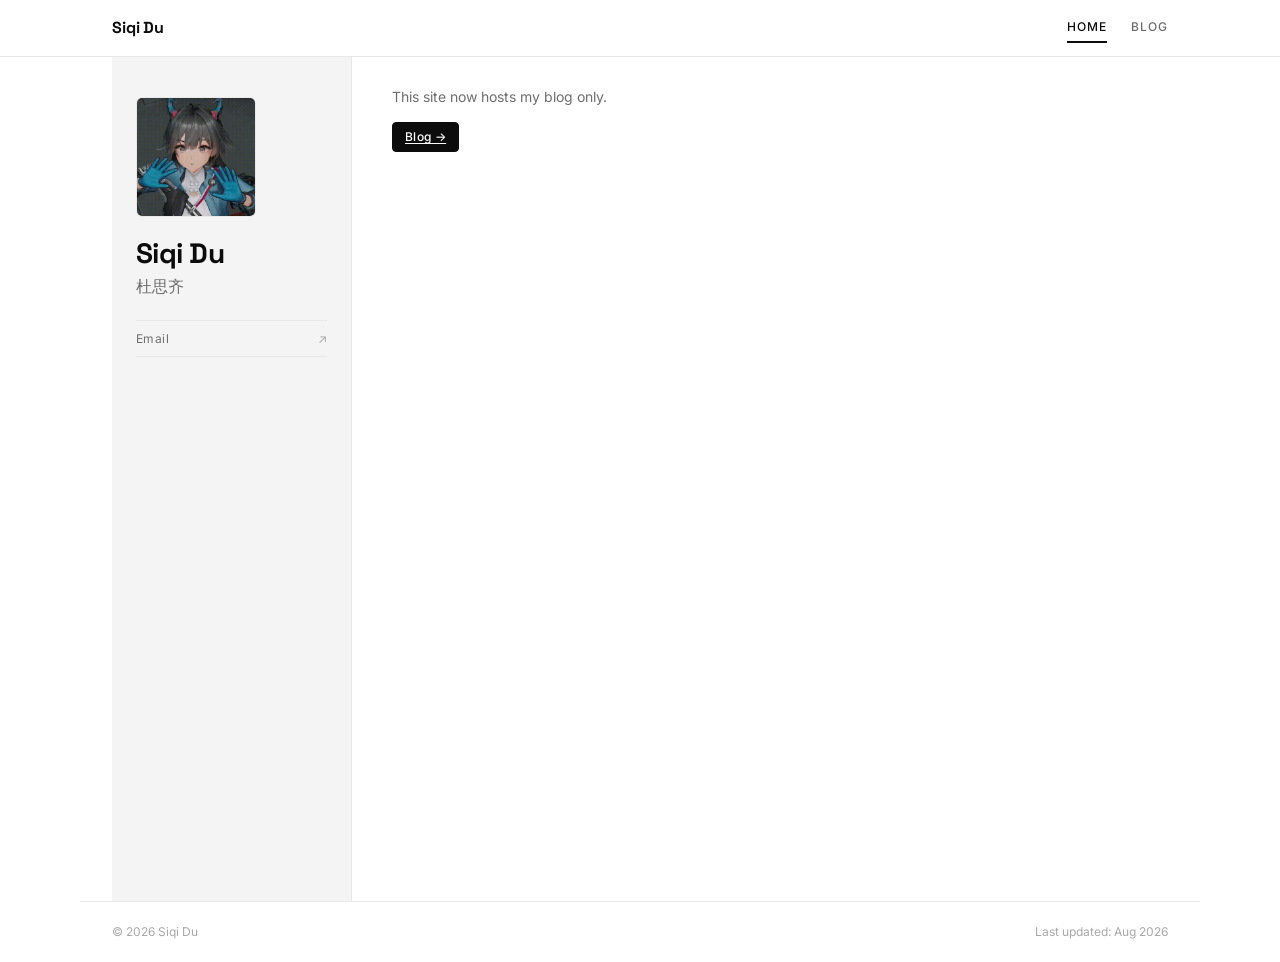
==== index.html @ 642764d9 "Blog-only site" ====
<!DOCTYPE html>
<html lang="en">
<head>
<meta charset="UTF-8">
<meta name="viewport" content="width=device-width, initial-scale=1.0">
<title>Siqi Du (杜思齐)</title>
<meta name="description" content="Personal site of Siqi Du (杜思齐). This site hosts my blog only.">
<link rel="canonical" href="https://fourier7754.github.io/siqi_du/">
<meta property="og:type" content="website">
<meta property="og:site_name" content="Siqi Du">
<meta property="og:title" content="Siqi Du (杜思齐)">
<meta property="og:description" content="Personal site of Siqi Du (杜思齐). This site hosts my blog only.">
<meta property="og:url" content="https://fourier7754.github.io/siqi_du/">
<meta property="og:image" content="https://fourier7754.github.io/siqi_du/images/avatar.gif">
<meta name="twitter:card" content="summary">
<script type="application/ld+json">
{
  "@context": "https://schema.org",
  "@type": "Person",
  "name": "Siqi Du",
  "alternateName": "杜思齐",
  "url": "https://fourier7754.github.io/siqi_du/",
  "image": "https://fourier7754.github.io/siqi_du/images/avatar.gif",
  "email": "mailto:siqi.du1014@outlook.com"
}
</script>
<meta name="google-site-verification" content="fQZQD0EwLaSOrp3EbALt2rjxHEY9pUvWuh1fS96xgNk">
<meta name="msvalidate.01" content="56D1B3DBCF345410DA9431AFE01788E7">
<link rel="icon" href="images/favicon.ico" sizes="any">
<link rel="icon" type="image/png" sizes="32x32" href="images/favicon-32x32.png">
<link rel="icon" type="image/png" sizes="16x16" href="images/favicon-16x16.png">
<link rel="apple-touch-icon" href="images/apple-touch-icon.png">
<link rel="manifest" href="images/site.webmanifest">
<link rel="preconnect" href="https://fonts.googleapis.com">
<link rel="preconnect" href="https://fonts.gstatic.com" crossorigin>
<link href="https://fonts.googleapis.com/css2?family=Inter:wght@400;500;600&family=Space+Grotesk:wght@500;700&display=swap" rel="stylesheet">
<link rel="stylesheet" href="assets/css/main.css?v=20260801b">
<script src="assets/js/main.js" defer></script>
</head>
<body>

<header class="masthead">
  <div class="masthead-inner">
    <a class="masthead-logo" href="index.html">Siqi Du</a>
    <nav class="nav">
      <a href="index.html" class="active">Home</a>
      <a href="blog/index.html">Blog</a>
    </nav>
  </div>
</header>

<div class="layout">

  <aside class="sidebar">
    <img class="sidebar-avatar" src="images/avatar.gif" alt="Siqi Du">
    <div>
      <div class="sidebar-name">Siqi Du</div>
      <div class="sidebar-name-cn">杜思齐</div>
    </div>
    <ul class="sidebar-links">
      <li><a href="mailto:siqi.du1014@outlook.com">Email</a></li>
    </ul>
  </aside>

  <main class="content">

    <section class="section">
      <div class="prose">
        <p>This site now hosts my blog only.</p>
        <p><a class="btn primary" href="blog/index.html">Blog →</a></p>
      </div>
    </section>

  </main>
</div>

<footer class="footer">
  <span>© 2026 Siqi Du</span>
  <span>Last updated: Aug 2026</span>
</footer>

</body>
</html>
---- assets/css/main.css ----
/* ============================================================
   Siqi Du Homepage — S12 × L01 · Flat Design System
   两档圆角：6px（卡片/容器/头像） 4px（徽章/按钮）
   四档字号：28 / 16 / 14 / 12
   三级灰文字 + 黑色强调，无彩色
   ============================================================ */

:root{
  --bg:#ffffff;
  --surface:#ffffff;
  --surface2:#f4f4f4;
  --text:#0c0c0c;
  --muted:#6e6e6e;
  --faint:#a8a8a8;
  --border:#e8e8e8;
  --hairline:#efefef;
  --accent:#0c0c0c;
  --on-accent:#ffffff;

  --fs-title:28px;
  --fs-head:16px;
  --fs-body:14px;
  --fs-meta:12px;

  --radius:6px;
  --radius-sm:4px;

  --fh:'Space Grotesk',-apple-system,BlinkMacSystemFont,'Segoe UI',sans-serif;
  --fb:'Inter',-apple-system,BlinkMacSystemFont,'Segoe UI','PingFang SC','Microsoft YaHei',sans-serif;

  --shell:1120px;
  --sidebar:240px;
  --gutter:32px;
}

*{margin:0;padding:0;box-sizing:border-box;}

html{-webkit-text-size-adjust:100%;}

body{
  background:var(--bg);
  color:var(--text);
  font-family:var(--fb);
  font-size:var(--fs-body);
  line-height:1.65;
  animation:page-in .3s ease-out;
}
body.page-leave{opacity:0;transition:opacity .18s ease;}
@keyframes page-in{from{opacity:0;transform:translateY(6px)}to{opacity:1;transform:none}}
@media (prefers-reduced-motion:reduce){
  body{animation:none;}
  body.page-leave{transition:none;}
}

a{color:var(--text);text-decoration:none;}
a:hover{text-decoration:underline;}
img{max-width:100%;display:block;}

/* 长英文单词/URL 防溢出（窄屏关键） */
.prose,.paper-title,.paper-abstract,.paper-venue,.news-text,.entry-title,.entry-desc,.post-body,.post-list{overflow-wrap:break-word;}

/* ---------- 布局骨架 ---------- */
.shell{max-width:var(--shell);margin:0 auto;padding:0 var(--gutter);}

.masthead{border-bottom:1px solid var(--border);background:var(--bg);}
.masthead-inner{
  max-width:var(--shell);margin:0 auto;padding:0 var(--gutter);
  height:56px;display:flex;align-items:center;justify-content:space-between;
}
.masthead-logo{font-family:var(--fh);font-weight:700;font-size:var(--fs-head);letter-spacing:-.01em;}
.masthead-logo:hover{text-decoration:none;}
.nav{display:flex;gap:24px;}
.nav a{
  font-size:var(--fs-meta);font-weight:500;letter-spacing:.08em;text-transform:uppercase;
  color:var(--muted);padding:4px 0;border-bottom:2px solid transparent;
}
.nav a:hover{color:var(--text);text-decoration:none;}
.nav a.active{color:var(--text);border-bottom-color:var(--text);}
.nav a.nav-cv{color:var(--faint);cursor:default;pointer-events:none;}

.layout{
  max-width:var(--shell);margin:0 auto;padding:0 var(--gutter);
  display:grid;grid-template-columns:var(--sidebar) 1fr;min-height:calc(100vh - 56px);
}

/* ---------- 侧边栏 ---------- */
.sidebar{
  background:var(--surface2);
  border-right:1px solid var(--border);
  padding:40px 24px;
}
.sidebar-avatar{
  width:120px;height:120px;object-fit:cover;
  border-radius:var(--radius);border:1px solid var(--border);
}
.sidebar-name{
  font-family:var(--fh);font-weight:700;font-size:var(--fs-title);
  letter-spacing:-.02em;line-height:1.15;margin-top:20px;
}
.sidebar-name-cn{font-size:var(--fs-head);font-weight:500;color:var(--muted);margin-top:4px;}
.sidebar-role{font-size:var(--fs-body);color:var(--muted);margin-top:12px;}
.sidebar-links{list-style:none;margin-top:20px;border-top:1px solid var(--border);}
.sidebar-links li{border-bottom:1px solid var(--border);}
.sidebar-links a{
  display:flex;justify-content:space-between;align-items:center;
  padding:8px 0;font-size:var(--fs-meta);color:var(--muted);letter-spacing:.04em;
}
.sidebar-links a:hover{color:var(--text);text-decoration:none;}
.sidebar-links a::after{content:"↗";color:var(--faint);font-size:var(--fs-meta);}

/* ---------- 正文区 ---------- */
.content{padding:28px 0 48px 40px;min-width:0;}
.page-title{
  font-family:var(--fh);font-weight:700;font-size:var(--fs-title);
  letter-spacing:-.02em;line-height:1.2;margin-bottom:32px;
}
.section{margin-bottom:32px;}
.section:last-child{margin-bottom:0;}
.section-title{
  font-family:var(--fh);font-weight:700;font-size:var(--fs-head);
  padding-bottom:8px;border-bottom:1px solid var(--text);margin-bottom:20px;
}
.prose{color:var(--muted);font-size:var(--fs-body);}
.prose p{margin-bottom:14px;}
.prose p:last-child{margin-bottom:0;}
.prose strong{color:var(--text);}
.prose a{text-decoration:underline;text-underline-offset:2px;}

/* 大段文本两端对齐（最后一行仍左对齐；post-body 只作用于段落与列表项，避免标题/代码块继承） */
.paper-abstract,.prose,.post-excerpt,.post-body p,.post-body li{text-align:justify;}

/* 研究兴趣 */
.interests{list-style:none;display:grid;grid-template-columns:1fr 1fr;gap:12px;}
.interests li{border:1px solid var(--border);border-radius:var(--radius);padding:14px 16px;}
.interests .int-name{font-family:var(--fh);font-weight:700;font-size:var(--fs-body);}
.interests .int-desc{font-size:var(--fs-meta);color:var(--muted);margin-top:4px;line-height:1.55;}

/* ---------- 论文卡片 ---------- */
.paper{
  display:grid;grid-template-columns:200px 1fr;gap:20px;
  border:1px solid var(--border);border-radius:var(--radius);
  padding:16px;margin-bottom:16px;position:relative;
}
.paper:last-child{margin-bottom:0;}
.paper-img{border-radius:var(--radius);border:1px solid var(--hairline);overflow:hidden;align-self:start;background:var(--surface2);}
.paper-img img{width:100%;height:auto;}
.paper-badge{
  display:inline-block;background:var(--accent);color:var(--on-accent);
  font-size:var(--fs-meta);font-weight:600;letter-spacing:.05em;
  padding:2px 8px;border-radius:var(--radius-sm);margin-bottom:8px;
}
.paper-title{font-family:var(--fh);font-weight:700;font-size:var(--fs-head);line-height:1.4;}
.paper-authors{font-size:var(--fs-meta);color:var(--faint);margin-top:6px;}
.paper-authors strong{color:var(--muted);font-weight:600;}
.paper-venue{font-size:var(--fs-meta);color:var(--muted);font-style:italic;margin-top:2px;}
.paper-abstract{font-size:var(--fs-body);color:var(--muted);margin-top:10px;line-height:1.65;}
.paper-links{margin-top:12px;display:flex;gap:8px;flex-wrap:wrap;}
.btn{
  display:inline-block;font-size:var(--fs-meta);font-weight:500;letter-spacing:.03em;
  padding:4px 12px;border:1px solid var(--border);border-radius:var(--radius-sm);
  color:var(--text);background:var(--surface);
}
.btn:hover{text-decoration:none;border-color:var(--text);}
.btn.primary{background:var(--accent);color:var(--on-accent);border-color:var(--accent);}
.more-link{display:inline-block;margin-top:10px;font-size:var(--fs-meta);color:var(--muted);}
.more-link:hover{color:var(--text);}

/* ---------- News / 条目列表 ---------- */
.news{list-style:none;}
.news li{
  display:grid;grid-template-columns:72px 1fr;gap:16px;
  padding:10px 0;border-bottom:1px solid var(--hairline);
}
.news li:last-child{border-bottom:none;}
.news-date{font-size:var(--fs-meta);color:var(--faint);font-variant-numeric:tabular-nums;}
.news-text{font-size:var(--fs-body);color:var(--muted);}
.news-text a{color:var(--text);}

/* 通用条目（教育 / 获奖 / 会议 / 教学） */
.entry{
  display:grid;grid-template-columns:120px 1fr;gap:16px;
  padding:16px 0;border-bottom:1px solid var(--hairline);
}
.entry:last-child{border-bottom:none;}
.entry-date{font-size:var(--fs-meta);color:var(--faint);font-variant-numeric:tabular-nums;padding-top:2px;}
.entry-title{font-family:var(--fh);font-weight:700;font-size:var(--fs-head);line-height:1.4;}
.entry-title .entry-sub{font-weight:500;color:var(--muted);}
.entry-desc{font-size:var(--fs-body);color:var(--muted);margin-top:4px;}
.entry-meta{font-size:var(--fs-meta);color:var(--faint);margin-top:2px;}
.entry.major .entry-title{color:var(--text);}
.entry.major .entry-title::after{
  content:"★";font-size:var(--fs-meta);color:var(--text);margin-left:6px;vertical-align:2px;
}

/* ---------- 博客 ---------- */
.post-list{list-style:none;}
.post-list li{border-bottom:1px solid var(--border);padding:24px 0;}
.post-list li:first-child{padding-top:8px;}
.post-list li:last-child{border-bottom:none;}
.post-list .post-title{font-family:var(--fh);font-weight:700;font-size:var(--fs-head);}
.post-list .post-title:hover{text-decoration:underline;}
.post-list .post-meta{font-size:var(--fs-meta);color:var(--faint);margin-top:4px;}
.post-list .post-excerpt{font-size:var(--fs-body);color:var(--muted);margin-top:6px;}

.post-body{color:var(--muted);font-size:var(--fs-body);line-height:1.75;}
.post-body h1,.post-body h2,.post-body h3{
  font-family:var(--fh);color:var(--text);font-size:var(--fs-head);
  margin:24px 0 10px;
}
.post-body p{margin-bottom:14px;}
.post-body pre{
  position:relative;
  background:var(--surface2);border:1px solid var(--border);border-radius:var(--radius);
  padding:14px 16px;overflow-x:auto;font-size:var(--fs-meta);margin-bottom:14px;
}
.post-body code{font-family:'SF Mono',Menlo,Consolas,monospace;font-size:.92em;}

/* highlight.js 主题（GitHub Light 风格；代码高亮是全站黑白灰规则的唯一例外） */
.post-body pre code{color:#24292f;background:none;padding:0;}
.hljs-comment,.hljs-quote{color:#6a737d;font-style:italic;}
.hljs-keyword,.hljs-selector-tag,.hljs-built_in,.hljs-tag{color:#d73a49;}
.hljs-string,.hljs-attr,.hljs-attribute,.hljs-regexp,.hljs-addition,.hljs-meta .hljs-string{color:#032f62;}
.hljs-number,.hljs-literal,.hljs-symbol,.hljs-bullet{color:#005cc5;}
.hljs-title,.hljs-title.function_,.hljs-name,.hljs-section,.hljs-selector-class,.hljs-selector-id{color:#6f42c1;}
.hljs-title.class_,.hljs-type{color:#d73a49;}
.hljs-variable,.hljs-template-variable{color:#e36209;}
.hljs-deletion{color:#b31d28;}
.hljs-meta{color:#005cc5;}
.hljs-emphasis{font-style:italic;}
.hljs-strong{font-weight:600;}

/* 代码块复制按钮 */
.copy-btn{
  position:absolute;top:8px;right:8px;
  font-family:var(--fb);font-size:var(--fs-meta);line-height:1.4;
  padding:2px 8px;border:1px solid var(--border);border-radius:var(--radius-sm);
  background:var(--bg);color:var(--muted);cursor:pointer;
}
.copy-btn:hover{color:var(--text);border-color:var(--faint);}
.copy-btn.copied{color:var(--text);border-color:var(--text);}
.post-body ul,.post-body ol{margin:0 0 14px 20px;}
.post-body table{border-collapse:separate;border-spacing:0;margin:0 auto 18px;font-size:var(--fs-body);border:1px solid #cfcfcf;border-radius:var(--radius);}
.post-body caption{caption-side:top;text-align:left;font-size:var(--fs-meta);color:var(--faint);padding-bottom:6px;}
.post-body th,.post-body td{padding:8px 16px;text-align:left;border-bottom:1px solid var(--border);font-variant-numeric:tabular-nums;white-space:nowrap;}
.post-body table.wrap th,.post-body table.wrap td{white-space:normal;}
.post-body th{color:var(--text);font-weight:600;background:var(--surface2);border-bottom:1px solid var(--faint);}
.post-body td{color:var(--muted);}
.post-body tr:last-child td{border-bottom:none;}
.post-body a{text-decoration:underline;text-underline-offset:2px;}
.post-body img{border-radius:var(--radius);border:1px solid var(--border);}
.post-tldr{
  background:var(--surface2);border:1px solid var(--border);border-radius:var(--radius);
  padding:14px 16px;margin-bottom:18px;
}
.post-tldr-label{font-size:var(--fs-meta);font-weight:600;color:var(--text);letter-spacing:.04em;margin-bottom:6px;}
.post-tldr p{margin-bottom:0;}
.post-back{display:inline-block;margin-bottom:24px;font-size:var(--fs-meta);color:var(--muted);}
.post-back:hover{color:var(--text);}

/* 博客专用侧边栏（博客页不放个人信息，改放分类/tag 导航） */
.blog-side-title{font-family:var(--fh);font-weight:700;font-size:var(--fs-title);letter-spacing:-.02em;line-height:1.15;}
.blog-side-title a{color:var(--text);}
.blog-side-title a:hover{text-decoration:underline;}
.blog-side-section{margin-top:28px;}
.blog-side-label{
  font-size:var(--fs-meta);color:var(--faint);
  letter-spacing:.08em;text-transform:uppercase;margin-bottom:8px;
}
.blog-side-cats{display:flex;flex-direction:column;}
.blog-side-cat{
  display:flex;justify-content:space-between;align-items:baseline;
  padding:8px 0;border:none;border-bottom:1px solid var(--border);
  background:none;cursor:pointer;font-family:var(--fb);text-align:left;
  font-size:var(--fs-body);color:var(--muted);
}
.blog-side-cat:last-child{border-bottom:none;}
.blog-side-cat:hover{color:var(--text);text-decoration:none;}
.blog-side-cat.active{color:var(--text);font-weight:600;}
.blog-side-cat .count{font-size:var(--fs-meta);color:var(--faint);font-weight:400;}
.blog-side-tags{display:flex;flex-wrap:wrap;gap:6px 14px;}
.blog-side-top{display:flex;flex-direction:column;}
.blog-side-top a{
  display:flex;justify-content:space-between;align-items:baseline;gap:10px;
  padding:8px 0;border-bottom:1px solid var(--border);
  font-size:var(--fs-body);color:var(--muted);
}
.blog-side-top a:last-child{border-bottom:none;}
.blog-side-top a:hover{color:var(--text);text-decoration:none;}
.blog-side-top .count{font-size:var(--fs-meta);color:var(--faint);flex-shrink:0;}

/* tag 文字链（过滤/列表 meta/文章页文末共用） */
.tag-chip{
  display:inline;font-family:var(--fb);font-size:var(--fs-meta);
  padding:0;cursor:pointer;border:none;background:none;
  color:var(--muted);
}
.tag-chip:hover{color:var(--text);text-decoration:underline;text-underline-offset:3px;}
.tag-chip.active{color:var(--text);font-weight:600;text-decoration:underline;text-underline-offset:3px;}

/* 列表项 meta 与空态 */
.post-list .post-cat{color:var(--faint);}
.post-list .post-cat:hover{color:var(--text);}
.post-empty{font-size:var(--fs-body);color:var(--muted);}

/* 文章页文末：短分隔线（不通栏）+ 分类/tag */
.post-end{margin-top:40px;}
.post-end-sep{width:48px;border-top:1px solid var(--border);}
.post-taxonomy{display:flex;flex-wrap:wrap;gap:10px;align-items:center;margin-top:14px;}
.cat-badge{
  display:inline-block;background:var(--accent);color:var(--on-accent);
  font-size:var(--fs-meta);font-weight:600;letter-spacing:.05em;
  padding:2px 8px;border-radius:var(--radius-sm);
}
.cat-badge:hover{text-decoration:none;}

/* ---------- 页脚 ---------- */
.footer{
  border-top:1px solid var(--border);
  padding:20px var(--gutter);max-width:var(--shell);margin:0 auto;
  font-size:var(--fs-meta);color:var(--faint);
  display:flex;justify-content:space-between;
}

/* ---------- 响应式 ---------- */
/* 平板（竖屏 iPad ~ 小笔电）：收窄侧边栏与间距，保持双栏 */
@media (max-width:1100px){
  :root{--gutter:24px;--sidebar:200px;}
  .content{padding:28px 0 48px 28px;}
  .nav{gap:16px;}
  .sidebar{padding:32px 20px;}
}

/* 手机：侧边栏折叠为顶部横排卡片，全部单列 */
@media (max-width:768px){
  :root{--gutter:20px;}
  .layout{grid-template-columns:1fr;}
  .sidebar{
    border-right:none;border-bottom:1px solid var(--border);
    padding:24px 20px;display:flex;flex-wrap:wrap;gap:16px;align-items:center;
  }
  .sidebar-avatar{width:72px;height:72px;}
  .sidebar-name{font-size:var(--fs-head);margin-top:0;}
  .sidebar-name-cn{font-size:var(--fs-body);margin-top:2px;}
  .sidebar-role{margin-top:4px;}
  .sidebar-links{flex:1 1 100%;margin-top:8px;}
  .content{padding:32px 0;}
  .masthead-inner{height:auto;padding:12px var(--gutter);flex-wrap:wrap;gap:8px;}
  .nav{gap:14px;flex-wrap:wrap;}
  .paper{grid-template-columns:1fr;}
  .paper-img{max-width:320px;}
  .interests{grid-template-columns:1fr;}
  .entry{grid-template-columns:1fr;gap:4px;}
  .blog-sidebar{flex-direction:column;align-items:stretch;}
  .blog-side-nav{width:100%;}
  .blog-side-section{margin-top:20px;}
}
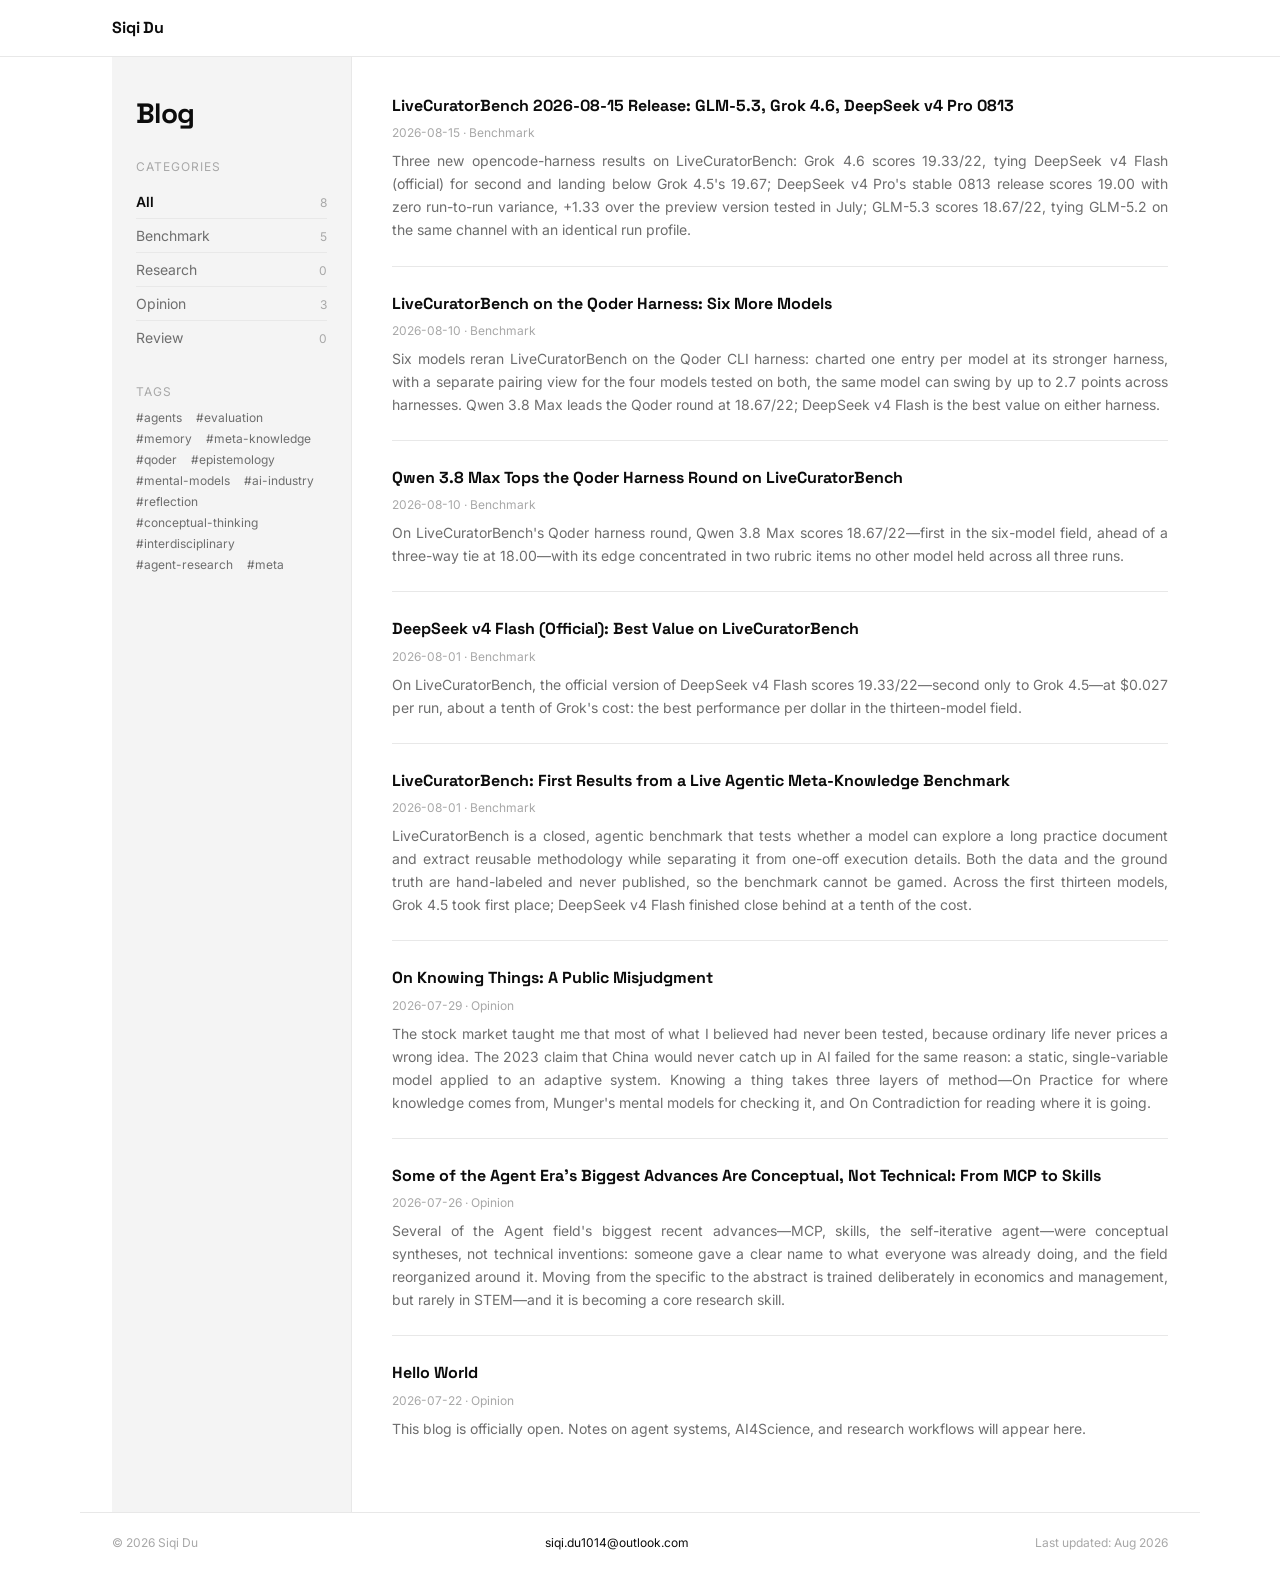
==== commit e04344a0: "Blog list as homepage" ====
--- a/index.html
+++ b/index.html
@@ -4,12 +4,12 @@
 <meta charset="UTF-8">
 <meta name="viewport" content="width=device-width, initial-scale=1.0">
 <title>Siqi Du (杜思齐)</title>
-<meta name="description" content="Personal site of Siqi Du (杜思齐). This site hosts my blog only.">
+<meta name="description" content="Blog of Siqi Du (杜思齐): notes on agents, benchmarks, and research workflows.">
 <link rel="canonical" href="https://fourier7754.github.io/siqi_du/">
 <meta property="og:type" content="website">
 <meta property="og:site_name" content="Siqi Du">
 <meta property="og:title" content="Siqi Du (杜思齐)">
-<meta property="og:description" content="Personal site of Siqi Du (杜思齐). This site hosts my blog only.">
+<meta property="og:description" content="Blog of Siqi Du (杜思齐): notes on agents, benchmarks, and research workflows.">
 <meta property="og:url" content="https://fourier7754.github.io/siqi_du/">
 <meta property="og:image" content="https://fourier7754.github.io/siqi_du/images/avatar.gif">
 <meta name="twitter:card" content="summary">
@@ -35,47 +35,100 @@
 <link rel="preconnect" href="https://fonts.gstatic.com" crossorigin>
 <link href="https://fonts.googleapis.com/css2?family=Inter:wght@400;500;600&family=Space+Grotesk:wght@500;700&display=swap" rel="stylesheet">
 <link rel="stylesheet" href="assets/css/main.css?v=20260801b">
+<script src="blog/posts.js" defer></script>
+<script src="assets/js/blog.js" defer></script>
 <script src="assets/js/main.js" defer></script>
+<script>
+/* GoatCounter 访问量统计：仅线上加载，本地 file:// 预览不计数 */
+if (location.protocol === "https:") {
+  var gc = document.createElement("script");
+  gc.setAttribute("data-goatcounter", "https://fourier7754.goatcounter.com/count");
+  gc.async = true;
+  gc.src = "//gc.zgo.at/count.js";
+  document.head.appendChild(gc);
+}
+</script>
 </head>
 <body>
 
 <header class="masthead">
   <div class="masthead-inner">
     <a class="masthead-logo" href="index.html">Siqi Du</a>
-    <nav class="nav">
-      <a href="index.html" class="active">Home</a>
-      <a href="blog/index.html">Blog</a>
-    </nav>
   </div>
 </header>
 
 <div class="layout">
 
-  <aside class="sidebar">
-    <img class="sidebar-avatar" src="images/avatar.gif" alt="Siqi Du">
-    <div>
-      <div class="sidebar-name">Siqi Du</div>
-      <div class="sidebar-name-cn">杜思齐</div>
-    </div>
-    <ul class="sidebar-links">
-      <li><a href="mailto:siqi.du1014@outlook.com">Email</a></li>
-    </ul>
+  <aside class="sidebar blog-sidebar">
+    <h1 class="blog-side-title"><a href="index.html">Blog</a></h1>
+    <div class="blog-side-nav"></div>
+    <noscript>
+      <div class="blog-side-section">
+        <div class="blog-side-label">Categories</div>
+        <div class="blog-side-cats">
+          <a class="blog-side-cat" href="index.html"><span>All</span></a>
+          <a class="blog-side-cat" href="index.html?cat=Benchmark"><span>Benchmark</span></a>
+          <a class="blog-side-cat" href="index.html?cat=Research"><span>Research</span></a>
+          <a class="blog-side-cat" href="index.html?cat=Opinion"><span>Opinion</span></a>
+          <a class="blog-side-cat" href="index.html?cat=Review"><span>Review</span></a>
+        </div>
+      </div>
+    </noscript>
   </aside>
 
   <main class="content">
-
-    <section class="section">
-      <div class="prose">
-        <p>This site now hosts my blog only.</p>
-        <p><a class="btn primary" href="blog/index.html">Blog →</a></p>
-      </div>
-    </section>
+    <ul class="post-list"></ul>
+    <noscript>
+      <ul class="post-list">
+        <li>
+          <a class="post-title" href="blog/live-curator-benchmark-2026-08-15.html">LiveCuratorBench 2026-08-15 Release: GLM-5.3, Grok 4.6, DeepSeek v4 Pro 0813</a>
+          <div class="post-meta">2026-08-15 · Benchmark</div>
+          <div class="post-excerpt">Three new opencode-harness results on LiveCuratorBench: Grok 4.6 scores 19.33/22, tying DeepSeek v4 Flash (official) for second and landing below Grok 4.5's 19.67; DeepSeek v4 Pro's stable 0813 release scores 19.00 with zero run-to-run variance, +1.33 over the preview version tested in July; GLM-5.3 scores 18.67/22, tying GLM-5.2 on the same channel with an identical run profile.</div>
+        </li>
+        <li>
+          <a class="post-title" href="blog/live-curator-benchmark-qoder.html">LiveCuratorBench on the Qoder Harness: Six More Models</a>
+          <div class="post-meta">2026-08-10 · Benchmark</div>
+          <div class="post-excerpt">Six models reran LiveCuratorBench on the Qoder CLI harness: charted one entry per model at its stronger harness, with a separate pairing view for the four models tested on both, the same model can swing by up to 2.7 points across harnesses. Qwen 3.8 Max leads the Qoder round at 18.67/22; DeepSeek v4 Flash is the best value on either harness.</div>
+        </li>
+        <li>
+          <a class="post-title" href="blog/qwen-38-max-top-on-qoder.html">Qwen 3.8 Max Tops the Qoder Harness Round on LiveCuratorBench</a>
+          <div class="post-meta">2026-08-10 · Benchmark</div>
+          <div class="post-excerpt">On LiveCuratorBench's Qoder harness round, Qwen 3.8 Max scores 18.67/22—first in the six-model field, ahead of a three-way tie at 18.00—with its edge concentrated in two rubric items no other model held across all three runs.</div>
+        </li>
+        <li>
+          <a class="post-title" href="blog/live-curator-benchmark.html">LiveCuratorBench: First Results from a Live Agentic Meta-Knowledge Benchmark</a>
+          <div class="post-meta">2026-08-01 · Benchmark</div>
+          <div class="post-excerpt">LiveCuratorBench is a closed, agentic benchmark that tests whether a model can explore a long practice document and extract reusable methodology while separating it from one-off execution details. Both the data and the ground truth are hand-labeled and never published, so the benchmark cannot be gamed. Across the first thirteen models, Grok 4.5 took first place; DeepSeek v4 Flash finished close behind at a tenth of the cost.</div>
+        </li>
+        <li>
+          <a class="post-title" href="blog/deepseek-v4-flash-best-value.html">DeepSeek v4 Flash (Official): Best Value on LiveCuratorBench</a>
+          <div class="post-meta">2026-08-01 · Benchmark</div>
+          <div class="post-excerpt">On LiveCuratorBench, the official version of DeepSeek v4 Flash scores 19.33/22—second only to Grok 4.5—at $0.027 per run, about a tenth of Grok's cost: the best performance per dollar in the thirteen-model field.</div>
+        </li>
+        <li>
+          <a class="post-title" href="blog/on-knowing-things.html">On Knowing Things: A Public Misjudgment</a>
+          <div class="post-meta">2026-07-29 · Opinion</div>
+          <div class="post-excerpt">The stock market taught me that most of what I believed had never been tested, because ordinary life never prices a wrong idea. The 2023 claim that China would never catch up in AI failed for the same reason: a static, single-variable model applied to an adaptive system. Knowing a thing takes three layers of method—On Practice for where knowledge comes from, Munger's mental models for checking it, and On Contradiction for reading where it is going.</div>
+        </li>
+        <li>
+          <a class="post-title" href="blog/conceptual-thinking-reflection.html">Some of the Agent Era's Biggest Advances Are Conceptual, Not Technical: From MCP to Skills</a>
+          <div class="post-meta">2026-07-26 · Opinion</div>
+          <div class="post-excerpt">Several of the Agent field's biggest recent advances—MCP, skills, the self-iterative agent—were conceptual syntheses, not technical inventions: someone gave a clear name to what everyone was already doing, and the field reorganized around it. Moving from the specific to the abstract is trained deliberately in economics and management, but rarely in STEM—and it is becoming a core research skill.</div>
+        </li>
+        <li>
+          <a class="post-title" href="blog/hello-world.html">Hello World</a>
+          <div class="post-meta">2026-07-22 · Opinion</div>
+          <div class="post-excerpt">This blog is officially open. Notes on agent systems, AI4Science, and research workflows will appear here.</div>
+        </li>
+      </ul>
+    </noscript>
 
   </main>
 </div>
 
 <footer class="footer">
   <span>© 2026 Siqi Du</span>
+  <a href="mailto:siqi.du1014@outlook.com">siqi.du1014@outlook.com</a>
   <span>Last updated: Aug 2026</span>
 </footer>
 
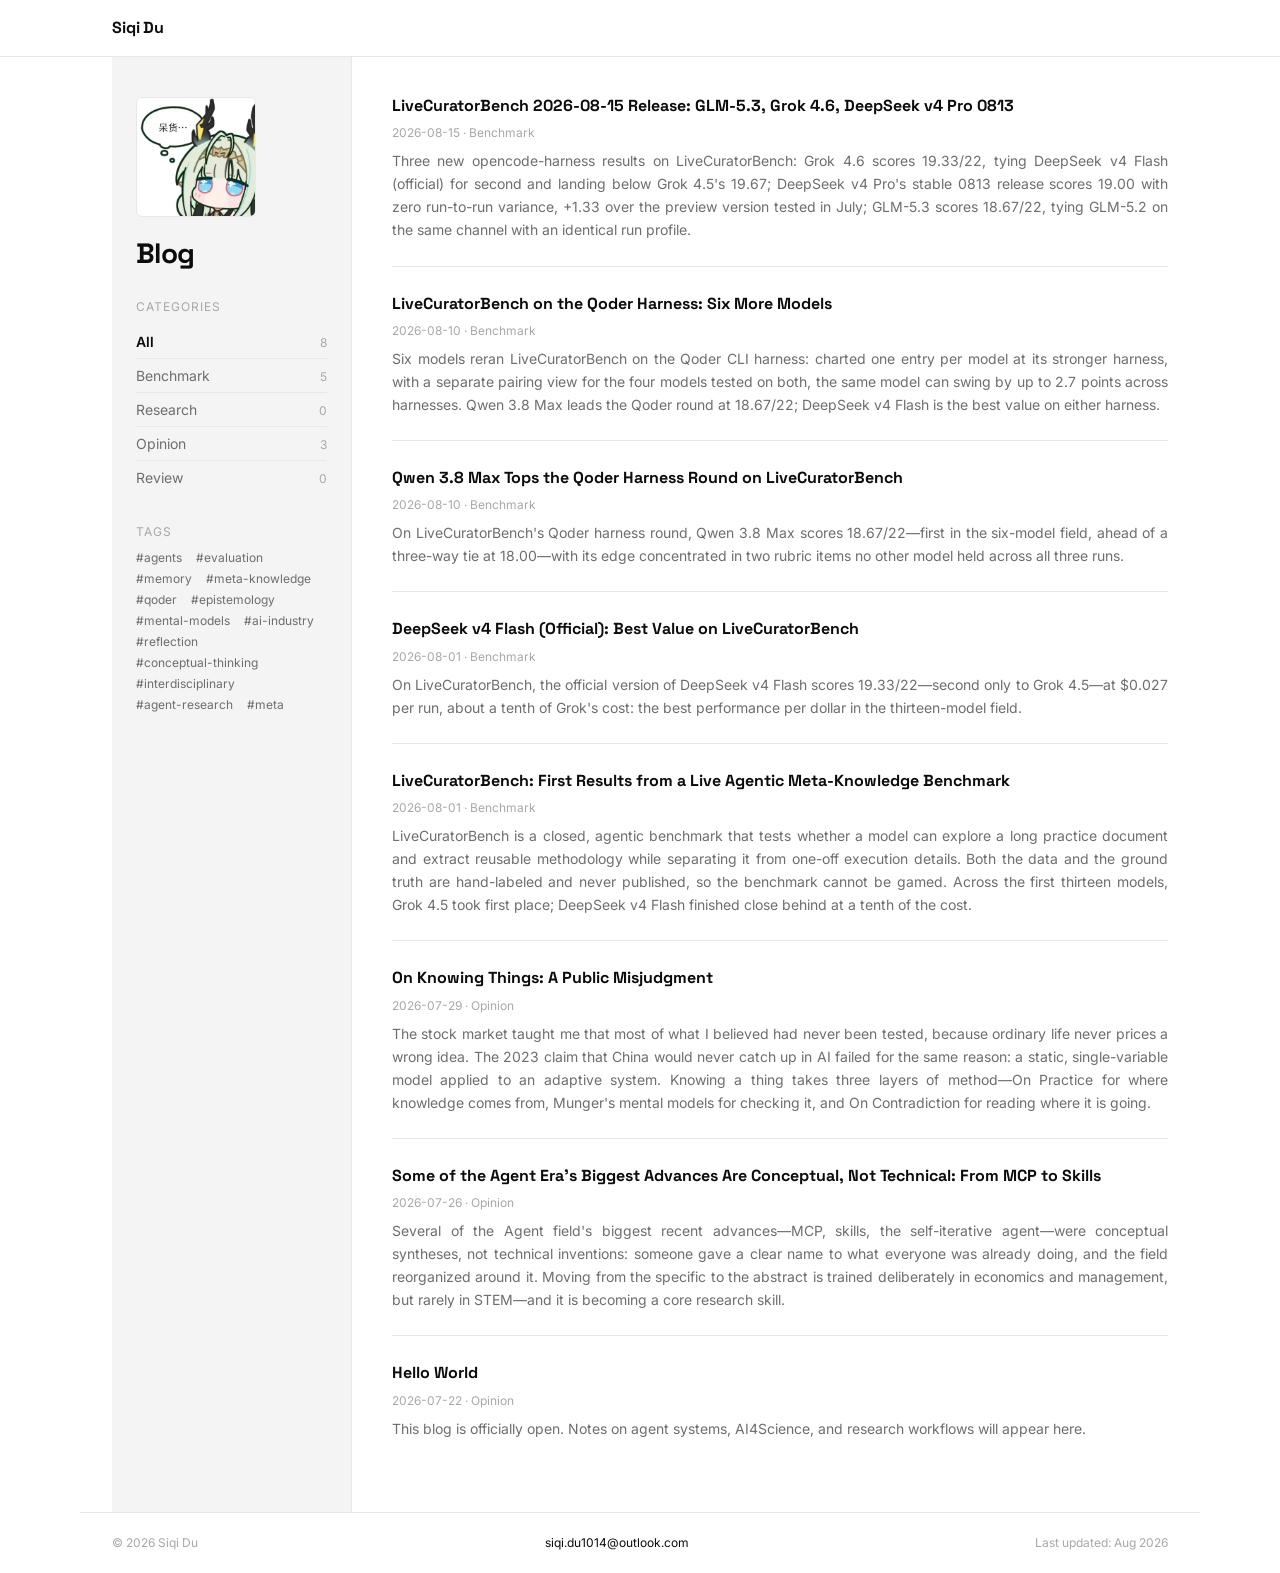
==== commit 24a8251e: "Add avatar to blog sidebar" ====
--- a/index.html
+++ b/index.html
@@ -34,7 +34,7 @@
 <link rel="preconnect" href="https://fonts.googleapis.com">
 <link rel="preconnect" href="https://fonts.gstatic.com" crossorigin>
 <link href="https://fonts.googleapis.com/css2?family=Inter:wght@400;500;600&family=Space+Grotesk:wght@500;700&display=swap" rel="stylesheet">
-<link rel="stylesheet" href="assets/css/main.css?v=20260801b">
+<link rel="stylesheet" href="assets/css/main.css?v=20260823a">
 <script src="blog/posts.js" defer></script>
 <script src="assets/js/blog.js" defer></script>
 <script src="assets/js/main.js" defer></script>
@@ -60,6 +60,7 @@
 <div class="layout">
 
   <aside class="sidebar blog-sidebar">
+    <img class="sidebar-avatar" src="images/avatar.jpg" alt="Siqi Du">
     <h1 class="blog-side-title"><a href="index.html">Blog</a></h1>
     <div class="blog-side-nav"></div>
     <noscript>
--- a/assets/css/main.css
+++ b/assets/css/main.css
@@ -257,7 +257,8 @@
 .post-back{display:inline-block;margin-bottom:24px;font-size:var(--fs-meta);color:var(--muted);}
 .post-back:hover{color:var(--text);}
 
-/* 博客专用侧边栏（博客页不放个人信息，改放分类/tag 导航） */
+/* 博客专用侧边栏（顶部头像 + 分类/tag 导航） */
+.blog-sidebar .sidebar-avatar{display:block;margin-bottom:20px;}
 .blog-side-title{font-family:var(--fh);font-weight:700;font-size:var(--fs-title);letter-spacing:-.02em;line-height:1.15;}
 .blog-side-title a{color:var(--text);}
 .blog-side-title a:hover{text-decoration:underline;}
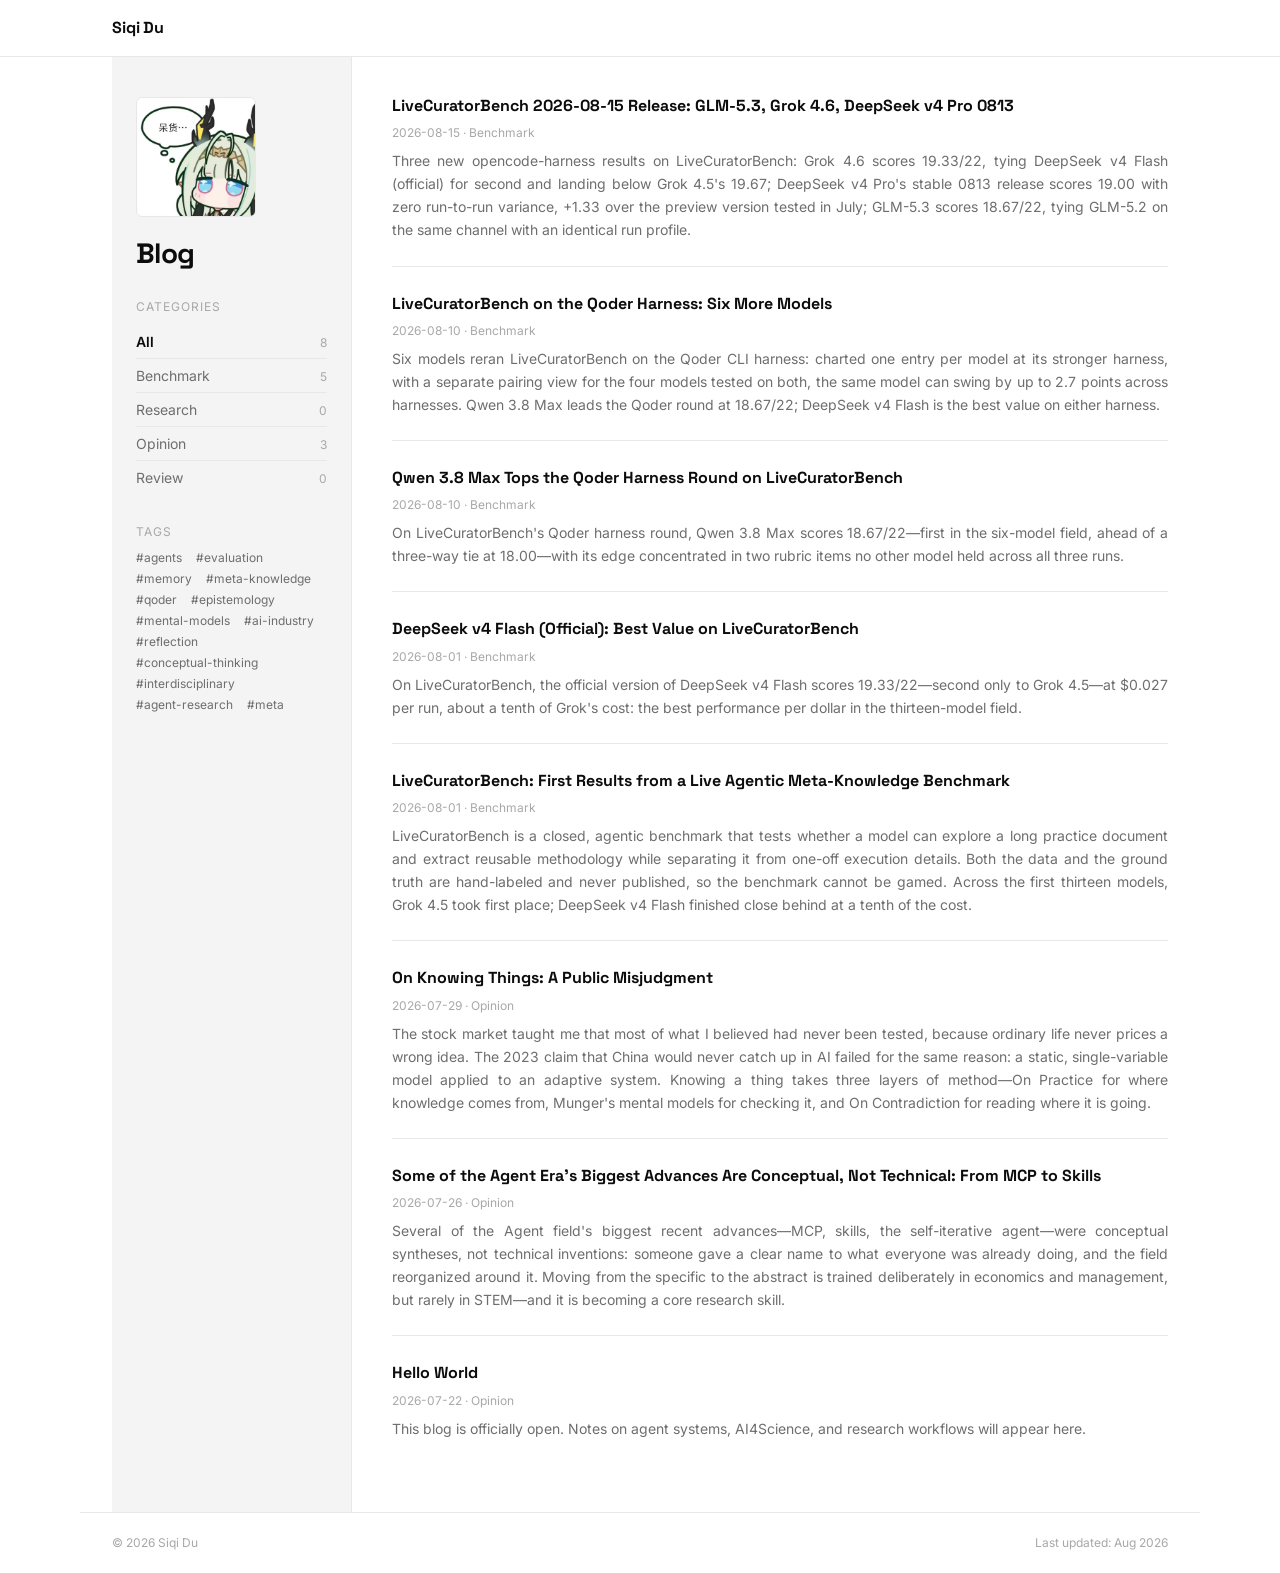
==== commit 2568c85f: "Remove personal email from blog footer and homepage markup. Keep the public blog, drop the mailto ad" ====
--- a/index.html
+++ b/index.html
@@ -20,8 +20,7 @@
   "name": "Siqi Du",
   "alternateName": "杜思齐",
   "url": "https://fourier7754.github.io/siqi_du/",
-  "image": "https://fourier7754.github.io/siqi_du/images/avatar.gif",
-  "email": "mailto:siqi.du1014@outlook.com"
+  "image": "https://fourier7754.github.io/siqi_du/images/avatar.gif"
 }
 </script>
 <meta name="google-site-verification" content="fQZQD0EwLaSOrp3EbALt2rjxHEY9pUvWuh1fS96xgNk">
@@ -129,7 +128,6 @@
 
 <footer class="footer">
   <span>© 2026 Siqi Du</span>
-  <a href="mailto:siqi.du1014@outlook.com">siqi.du1014@outlook.com</a>
   <span>Last updated: Aug 2026</span>
 </footer>
 
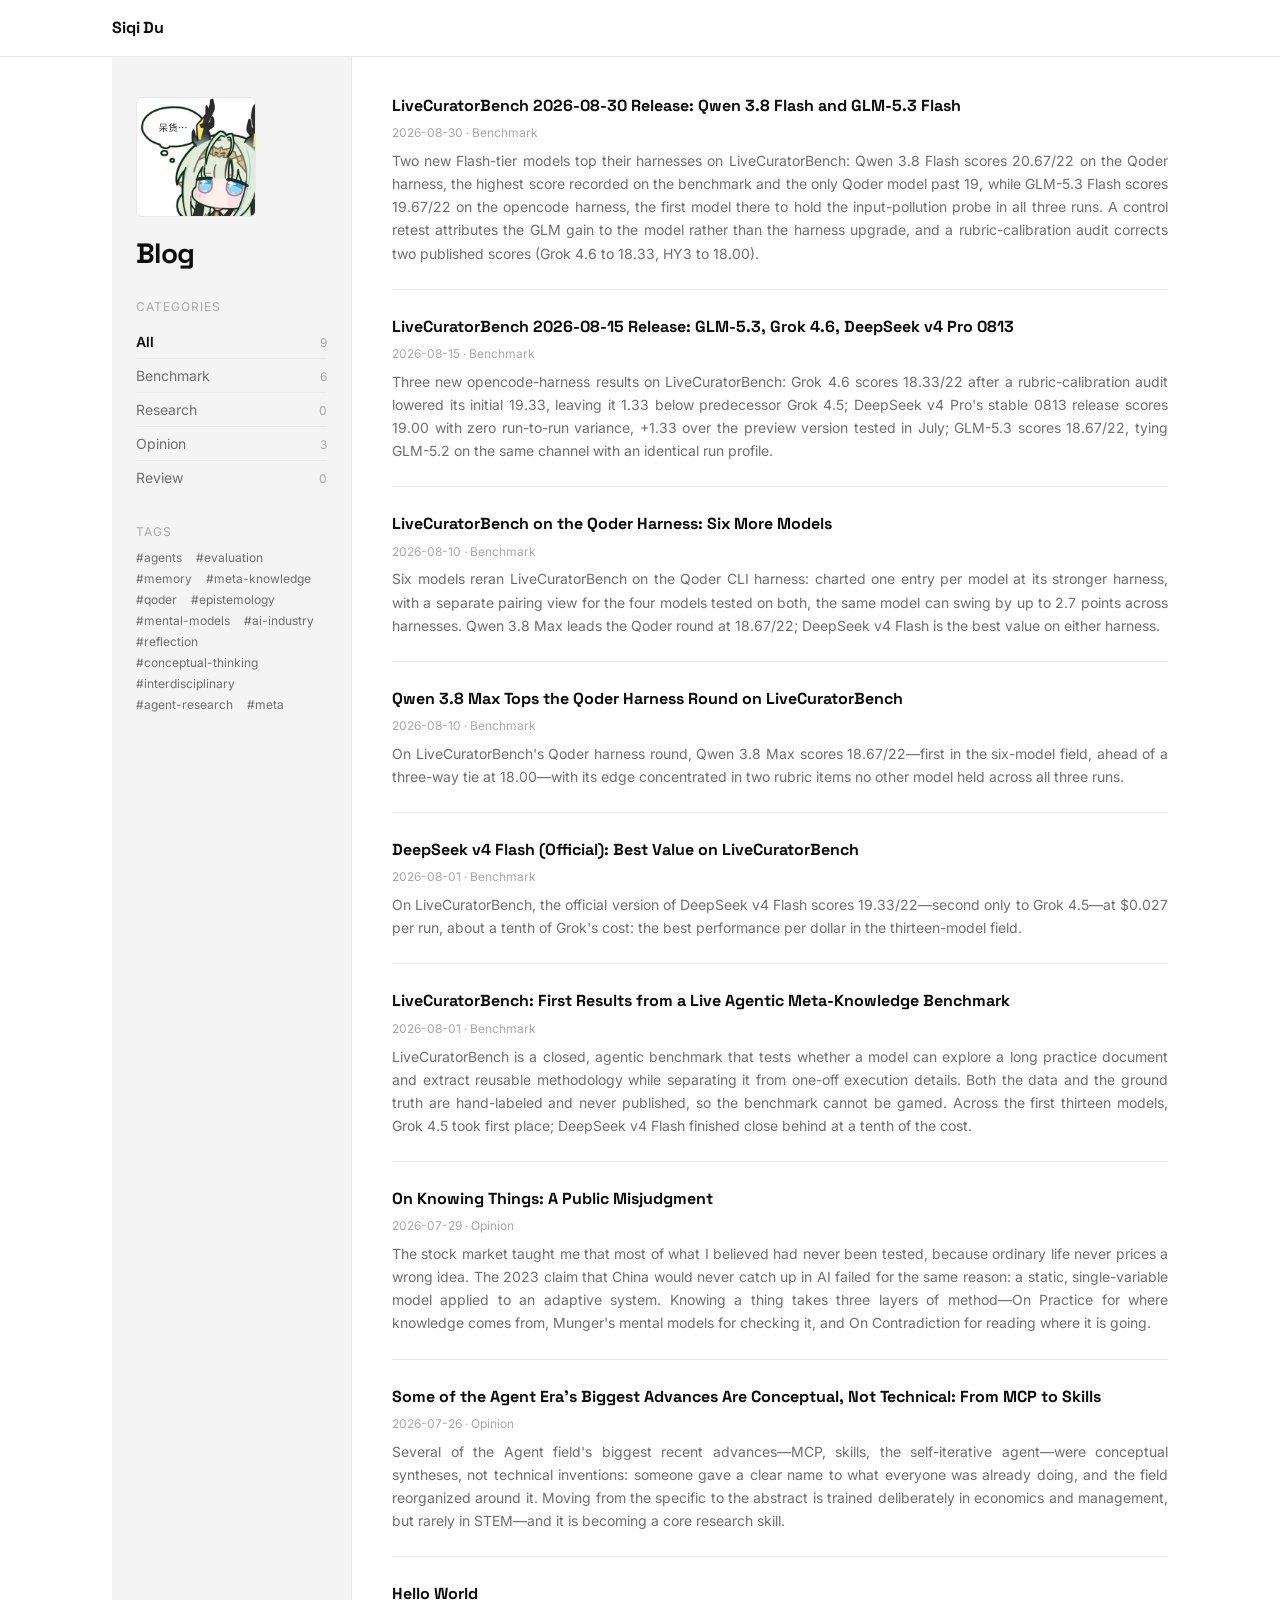
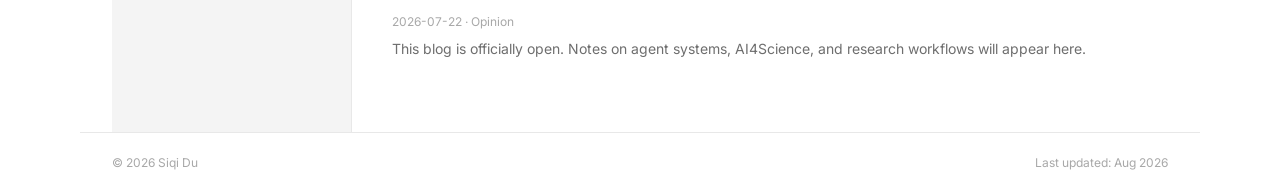
==== commit 41bd32b1: "Add blog post: LiveCuratorBench 2026-08-30 release (Qwen 3.8 Flash, GLM-5.3 Flash); correct Grok 4.6" ====
--- a/index.html
+++ b/index.html
@@ -81,9 +81,14 @@
     <noscript>
       <ul class="post-list">
         <li>
+          <a class="post-title" href="blog/live-curator-benchmark-2026-08-30.html">LiveCuratorBench 2026-08-30 Release: Qwen 3.8 Flash and GLM-5.3 Flash</a>
+          <div class="post-meta">2026-08-30 · Benchmark</div>
+          <div class="post-excerpt">Two new Flash-tier models top their harnesses on LiveCuratorBench: Qwen 3.8 Flash scores 20.67/22 on the Qoder harness, the highest score recorded on the benchmark and the only Qoder model past 19, while GLM-5.3 Flash scores 19.67/22 on the opencode harness, the first model there to hold the input-pollution probe in all three runs. A control retest attributes the GLM gain to the model rather than the harness upgrade, and a rubric-calibration audit corrects two published scores (Grok 4.6 to 18.33, HY3 to 18.00).</div>
+        </li>
+        <li>
           <a class="post-title" href="blog/live-curator-benchmark-2026-08-15.html">LiveCuratorBench 2026-08-15 Release: GLM-5.3, Grok 4.6, DeepSeek v4 Pro 0813</a>
           <div class="post-meta">2026-08-15 · Benchmark</div>
-          <div class="post-excerpt">Three new opencode-harness results on LiveCuratorBench: Grok 4.6 scores 19.33/22, tying DeepSeek v4 Flash (official) for second and landing below Grok 4.5's 19.67; DeepSeek v4 Pro's stable 0813 release scores 19.00 with zero run-to-run variance, +1.33 over the preview version tested in July; GLM-5.3 scores 18.67/22, tying GLM-5.2 on the same channel with an identical run profile.</div>
+          <div class="post-excerpt">Three new opencode-harness results on LiveCuratorBench: Grok 4.6 scores 18.33/22 after a rubric-calibration audit lowered its initial 19.33, leaving it 1.33 below predecessor Grok 4.5; DeepSeek v4 Pro's stable 0813 release scores 19.00 with zero run-to-run variance, +1.33 over the preview version tested in July; GLM-5.3 scores 18.67/22, tying GLM-5.2 on the same channel with an identical run profile.</div>
         </li>
         <li>
           <a class="post-title" href="blog/live-curator-benchmark-qoder.html">LiveCuratorBench on the Qoder Harness: Six More Models</a>
